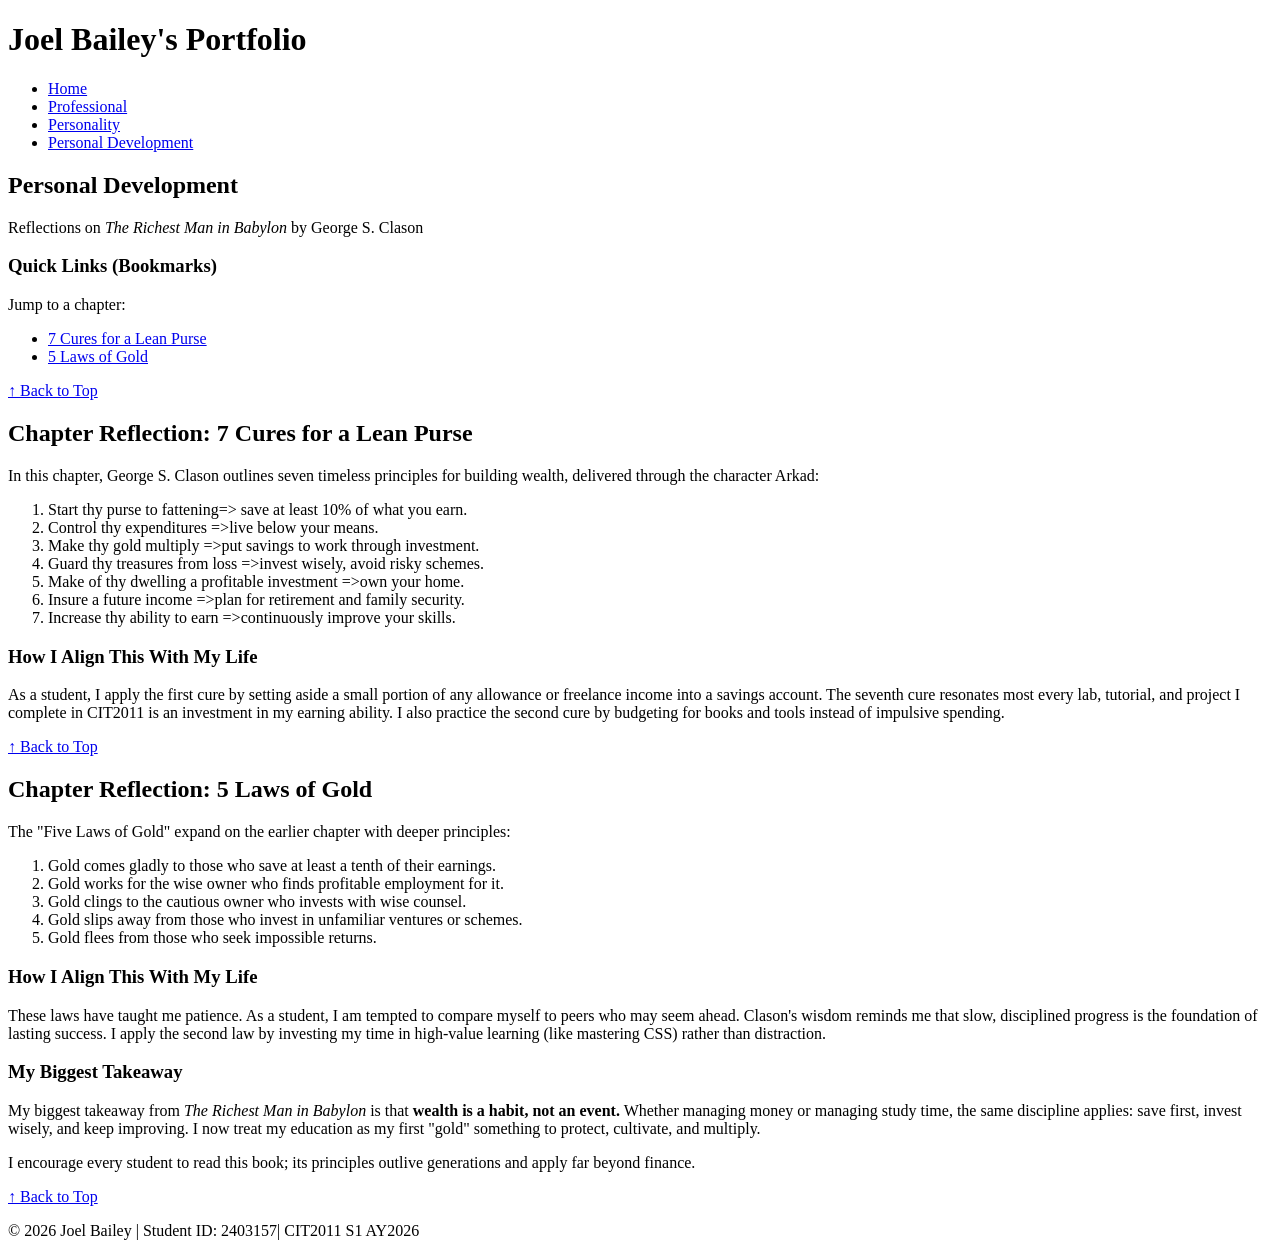
==== index.html @ 830d1983 "Add files via upload" ====
<!DOCTYPE html>
<html lang="en">
<head>
    <meta charset="UTF-8">
    <meta name="viewport" content="width=device-width, initial-scale=1.0">
    <title>Personal Development | Joel Bailey Portfolio</title>
    <link rel="stylesheet" href="/WebSite/style.css">
</head>
<body>

    <header class="main-header">
        <div class="container brand">
            <h1>Joel Bailey's Portfolio</h1>
            <nav id="main-nav">
                <ul>
                    <li><a href="index.html">Home</a></li>
                    <li><a href="professional.html">Professional</a></li>
                    <li><a href="personality.html">Personality</a></li>
                    <li><a href="development.html" class="active">Personal Development</a></li>
                </ul>
            </nav>
        </div>
    </header>

    <main class="container">

        <section class="hero">
            <h2>Personal Development</h2>
            <p>Reflections on <em>The Richest Man in Babylon</em> by George S. Clason</p>
        </section>

        <!-- Bookmark navigation -->
        <section class="card">
            <h3>Quick Links (Bookmarks)</h3>
            <p>Jump to a chapter:</p>
            <ul>
                <li><a href="#seven-cures">7 Cures for a Lean Purse</a></li>
                <li><a href="#five-laws">5 Laws of Gold</a></li>
            </ul>
            <a href="#top" class="bookmark-top">↑ Back to Top</a>
        </section>

        <!-- Chapter 1 -->
        <section class="card" id="seven-cures">
            <h2>Chapter Reflection: 7 Cures for a Lean Purse</h2>

            <p>In this chapter, George S. Clason outlines seven timeless principles 
            for building wealth, delivered through the character Arkad:</p>

            <ol>
                <li>Start thy purse to fattening=> save at least 10% of what you earn.</li>
                <li>Control thy expenditures =>live below your means.</li>
                <li>Make thy gold multiply =>put savings to work through investment.</li>
                <li>Guard thy treasures from loss =>invest wisely, avoid risky schemes.</li>
                <li>Make of thy dwelling a profitable investment =>own your home.</li>
                <li>Insure a future income =>plan for retirement and family security.</li>
                <li>Increase thy ability to earn =>continuously improve your skills.</li>
            </ol>

            <h3>How I Align This With My Life</h3>
            <p>As a student, I apply the first cure by setting aside a small portion of any 
            allowance or freelance income into a savings account. The seventh cure resonates 
            most every lab, tutorial, and project I complete in CIT2011 is an investment 
            in my earning ability. I also practice the second cure by budgeting for books 
            and tools instead of impulsive spending.</p>

            <a href="#top" class="bookmark-top">↑ Back to Top</a>
        </section>

        <!-- Chapter 2 -->
        <section class="card" id="five-laws">
            <h2>Chapter Reflection: 5 Laws of Gold</h2>

            <p>The "Five Laws of Gold" expand on the earlier chapter with deeper principles:</p>

            <ol>
                <li>Gold comes gladly to those who save at least a tenth of their earnings.</li>
                <li>Gold works for the wise owner who finds profitable employment for it.</li>
                <li>Gold clings to the cautious owner who invests with wise counsel.</li>
                <li>Gold slips away from those who invest in unfamiliar ventures or schemes.</li>
                <li>Gold flees from those who seek impossible returns.</li>
            </ol>

            <h3>How I Align This With My Life</h3>
            <p>These laws have taught me patience. As a student, I am tempted to compare 
            myself to peers who may seem ahead. Clason's wisdom reminds me that slow, 
            disciplined progress is the foundation of lasting success. I apply the second 
            law by investing my time in high-value learning (like mastering CSS) rather 
            than distraction.</p>

            <h3>My Biggest Takeaway</h3>
            <p>My biggest takeaway from <em>The Richest Man in Babylon</em> is that 
            <strong>wealth is a habit, not an event.</strong> Whether managing money or 
            managing study time, the same discipline applies: save first, invest wisely, 
            and keep improving. I now treat my education as my first "gold" something 
            to protect, cultivate, and multiply.</p>

            <p>I encourage every student to read this book; its principles outlive 
            generations and apply far beyond finance.</p>

            <a href="#top" class="bookmark-top">↑ Back to Top</a>
        </section>

    </main>

    <footer class="main-footer">
        <p>&copy; 2026 Joel Bailey | Student ID: 2403157| CIT2011 S1 AY2026</p>
    </footer>

</body>
</html>
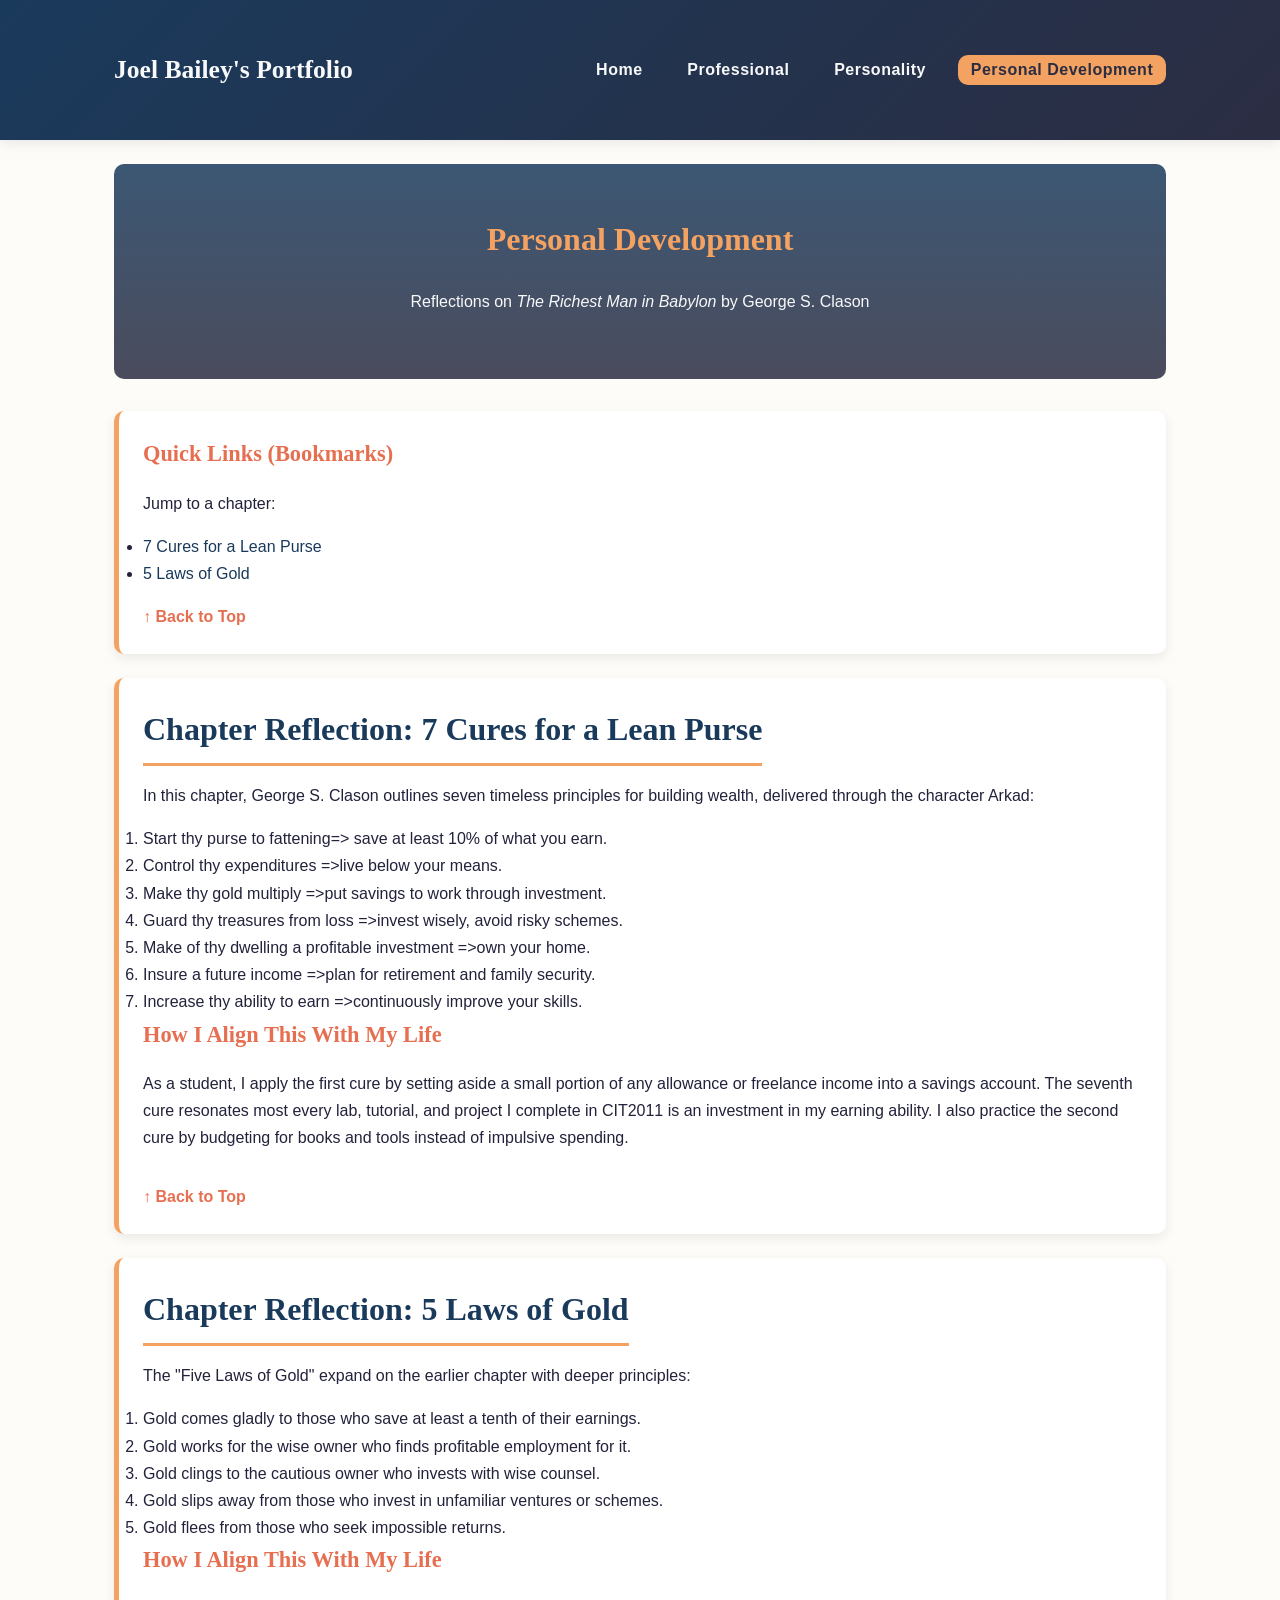
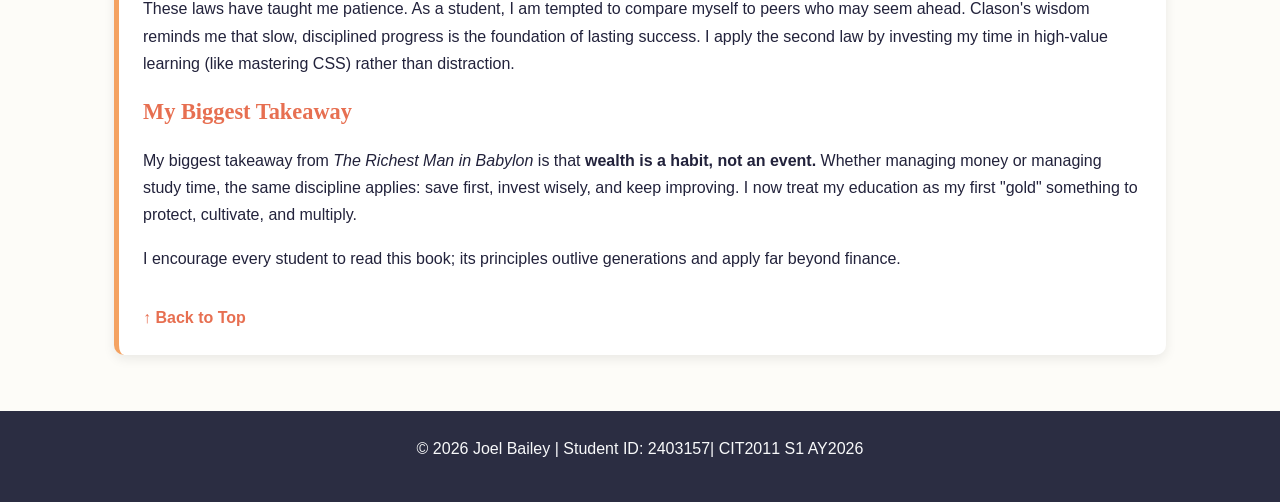
==== commit 63c7fe8a: "Update index.html" ====
--- a/index.html
+++ b/index.html
@@ -4,7 +4,7 @@
     <meta charset="UTF-8">
     <meta name="viewport" content="width=device-width, initial-scale=1.0">
     <title>Personal Development | Joel Bailey Portfolio</title>
-    <link rel="stylesheet" href="/WebSite/style.css">
+    <link rel="stylesheet" href="../style.css">
 </head>
 <body>
 
@@ -108,4 +108,4 @@
     </footer>
 
 </body>
-</html>+</html>
--- a/style.css
+++ b/style.css
@@ -0,0 +1,292 @@
+/* ============================================
+   ROOT VARIABLES - Consistent Colour Scheme
+   ============================================ */
+:root {
+    --primary-color: #1a3a5c;      /* Deep Navy Blue */
+    --secondary-color: #f4a261;    /* Warm Sand */
+    --accent-color: #e76f51;       /* Coral */
+    --bg-light: #fdfcf8;           /* Off White */
+    --bg-dark: #2b2d42;            /* Charcoal */
+    --text-dark: #22223b;
+    --text-light: #f8f9fa;
+    --font-heading: 'Georgia', 'Times New Roman', serif;
+    --font-body: 'Segoe UI', 'Helvetica Neue', Arial, sans-serif;
+    --font-weight-root: 400;
+    --shadow: 0 4px 12px rgba(0, 0, 0, 0.08);
+    --radius: 10px;
+    --transition: all 0.3s ease;
+}
+
+/* ============================================
+   UNIVERSAL / RESET SELECTOR
+   ============================================ */
+* {
+    margin: 0;
+    padding: 0;
+    box-sizing: border-box;
+}
+
+/* ============================================
+   ELEMENT SELECTORS
+   ============================================ */
+body {
+    font-family: var(--font-body);
+    font-weight: var(--font-weight-root);
+    background-color: var(--bg-light);
+    color: var(--text-dark);
+    line-height: 1.7;
+    font-size: 16px;
+}
+
+h1, h2, h3, h4 {
+    font-family: var(--font-heading);
+    color: var(--primary-color);
+    margin-bottom: 1rem;
+}
+
+h1 { font-size: 2.5rem; }
+h2 { font-size: 2rem; border-bottom: 3px solid var(--secondary-color); 
+     padding-bottom: 0.4rem; display: inline-block; }
+h3 { font-size: 1.4rem; color: var(--accent-color); }
+
+p { margin-bottom: 1rem; }
+
+a {
+    color: var(--primary-color);
+    text-decoration: none;
+    transition: var(--transition);
+}
+
+a:hover {
+    color: var(--accent-color);
+    text-decoration: underline;
+}
+
+img {
+    max-width: 100%;
+    height: auto;
+    display: block;
+}
+
+/* ============================================
+   CLASS SELECTORS
+   ============================================ */
+.container {
+    max-width: 1100px;
+    margin: 0 auto;
+    padding: 1.5rem;
+}
+
+.main-header {
+    background: linear-gradient(135deg, var(--primary-color), var(--bg-dark));
+    color: var(--text-light);
+    padding: 1.5rem 0;
+    box-shadow: var(--shadow);
+    position: sticky;
+    top: 0;
+    z-index: 100;
+}
+
+.brand {
+    display: flex;
+    justify-content: space-between;
+    align-items: center;
+    flex-wrap: wrap;
+    gap: 1rem;
+}
+
+.brand h1 {
+    color: var(--text-light);
+    font-size: 1.6rem;
+    margin: 0;
+}
+
+/* ============================================
+   ID SELECTOR
+   ============================================ */
+#main-nav ul {
+    list-style: none;
+    display: flex;
+    gap: 1.2rem;
+    flex-wrap: wrap;
+}
+
+#main-nav a {
+    color: var(--text-light);
+    font-weight: 600;
+    padding: 0.4rem 0.8rem;
+    border-radius: var(--radius);
+}
+
+#main-nav a:hover,
+#main-nav a.active {
+    background-color: var(--secondary-color);
+    color: var(--bg-dark);
+    text-decoration: none;
+}
+
+/* ============================================
+   ATTRIBUTE SELECTOR
+   ============================================ */
+a[target="_blank"]::after {
+    content: " ↗";
+    font-size: 0.85em;
+}
+
+input[type="email"] {
+    padding: 0.6rem;
+    border: 2px solid var(--primary-color);
+    border-radius: var(--radius);
+    width: 100%;
+}
+
+/* ============================================
+   PSEUDO-CLASS SELECTOR
+   ============================================ */
+.hero {
+    background: linear-gradient(rgba(26, 58, 92, 0.85), rgba(43, 45, 66, 0.85));
+    color: var(--text-light);
+    text-align: center;
+    padding: 3rem 1.5rem;
+    border-radius: var(--radius);
+    margin-bottom: 2rem;
+}
+
+.hero h2 {
+    color: var(--secondary-color);
+    border: none;
+}
+
+.hero p { color: var(--text-light); }
+
+.student-id {
+    display: block;
+    margin: 1.5rem auto;
+    width: 180px;
+    border-radius: 50%;
+    border: 5px solid var(--secondary-color);
+    transition: var(--transition);
+    cursor: pointer;
+}
+
+.student-id:hover {
+    transform: scale(1.05);
+    border-color: var(--accent-color);
+}
+
+.card {
+    background: #fff;
+    padding: 1.5rem;
+    border-radius: var(--radius);
+    box-shadow: var(--shadow);
+    margin-bottom: 1.5rem;
+    border-left: 5px solid var(--secondary-color);
+}
+
+.card:first-child { margin-top: 0; }
+.card:last-child { margin-bottom: 0; }
+
+.grid-2 {
+    display: grid;
+    grid-template-columns: 1fr 1fr;
+    gap: 1.5rem;
+}
+
+.resume-section {
+    margin-bottom: 2rem;
+}
+
+.resume-section ul {
+    list-style: square;
+    padding-left: 1.5rem;
+}
+
+.resume-section li { margin-bottom: 0.5rem; }
+
+.quote-block {
+    background: var(--primary-color);
+    color: var(--text-light);
+    padding: 2rem;
+    border-radius: var(--radius);
+    font-style: italic;
+    font-size: 1.15rem;
+    border-left: 8px solid var(--secondary-color);
+}
+
+.quote-block footer {
+    margin-top: 1rem;
+    font-style: normal;
+    font-weight: bold;
+    color: var(--secondary-color);
+}
+
+.tag {
+    display: inline-block;
+    background: var(--secondary-color);
+    color: var(--bg-dark);
+    padding: 0.25rem 0.75rem;
+    border-radius: 20px;
+    font-size: 0.85rem;
+    font-weight: 600;
+    margin: 0.2rem;
+}
+
+.trait-card {
+    background: var(--bg-light);
+    border: 2px dashed var(--secondary-color);
+    padding: 1.25rem;
+    border-radius: var(--radius);
+}
+
+.trait-card h3 { margin-top: 0; }
+
+.bookmark-top {
+    display: inline-block;
+    margin-top: 1rem;
+    font-weight: bold;
+    color: var(--accent-color);
+}
+
+/* ============================================
+   DESCENDANT SELECTOR
+   ============================================ */
+.main-header nav ul li a {
+    letter-spacing: 0.5px;
+}
+
+/* ============================================
+   FOOTER
+   ============================================ */
+.main-footer {
+    background: var(--bg-dark);
+    color: var(--text-light);
+    text-align: center;
+    padding: 1.5rem;
+    margin-top: 2rem;
+}
+
+.main-footer a { color: var(--secondary-color); }
+
+/* ============================================
+   RESPONSIVE - MOBILE (min 600px layout)
+   ============================================ */
+@media (max-width: 768px) {
+    h1 { font-size: 1.9rem; }
+    h2 { font-size: 1.5rem; }
+
+    .brand {
+        flex-direction: column;
+        text-align: center;
+    }
+
+    #main-nav ul {
+        justify-content: center;
+        gap: 0.6rem;
+    }
+
+    .grid-2 { grid-template-columns: 1fr; }
+
+    .hero { padding: 2rem 1rem; }
+
+    .student-id { width: 140px; }
+}
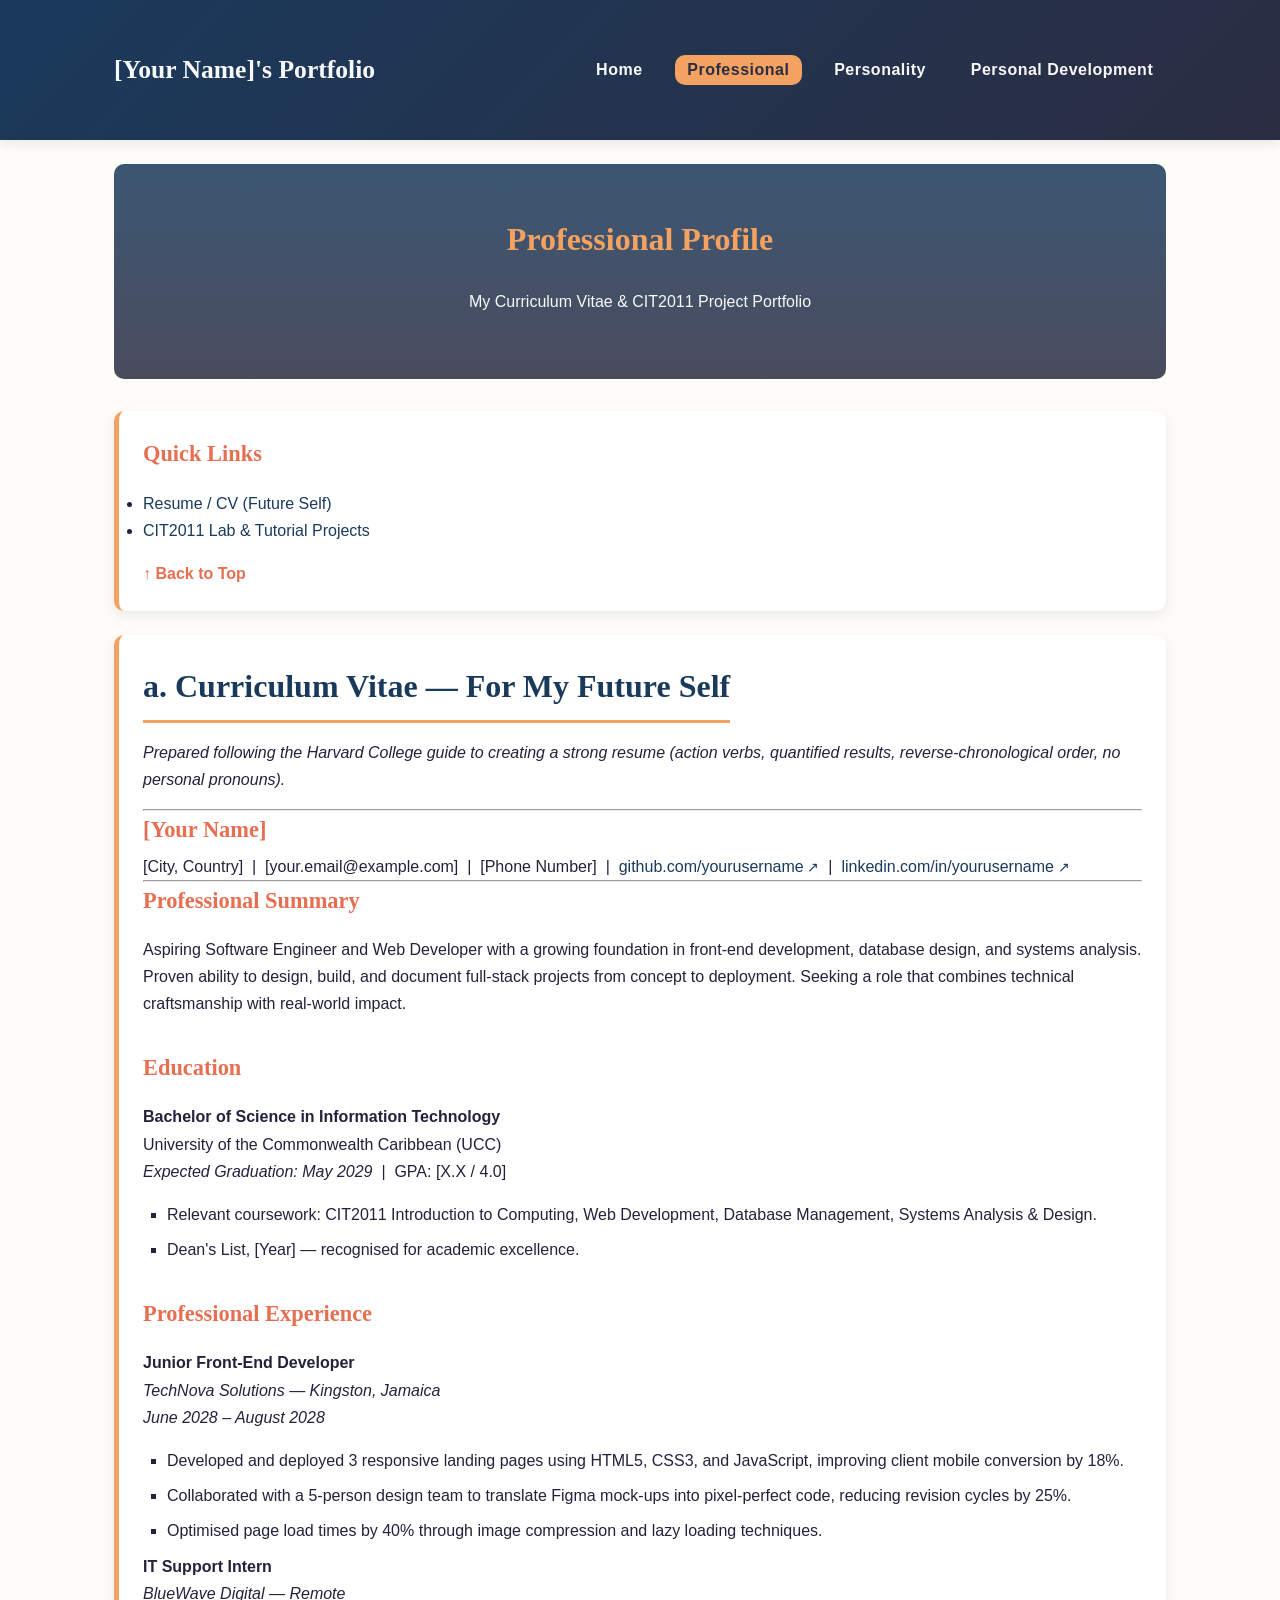
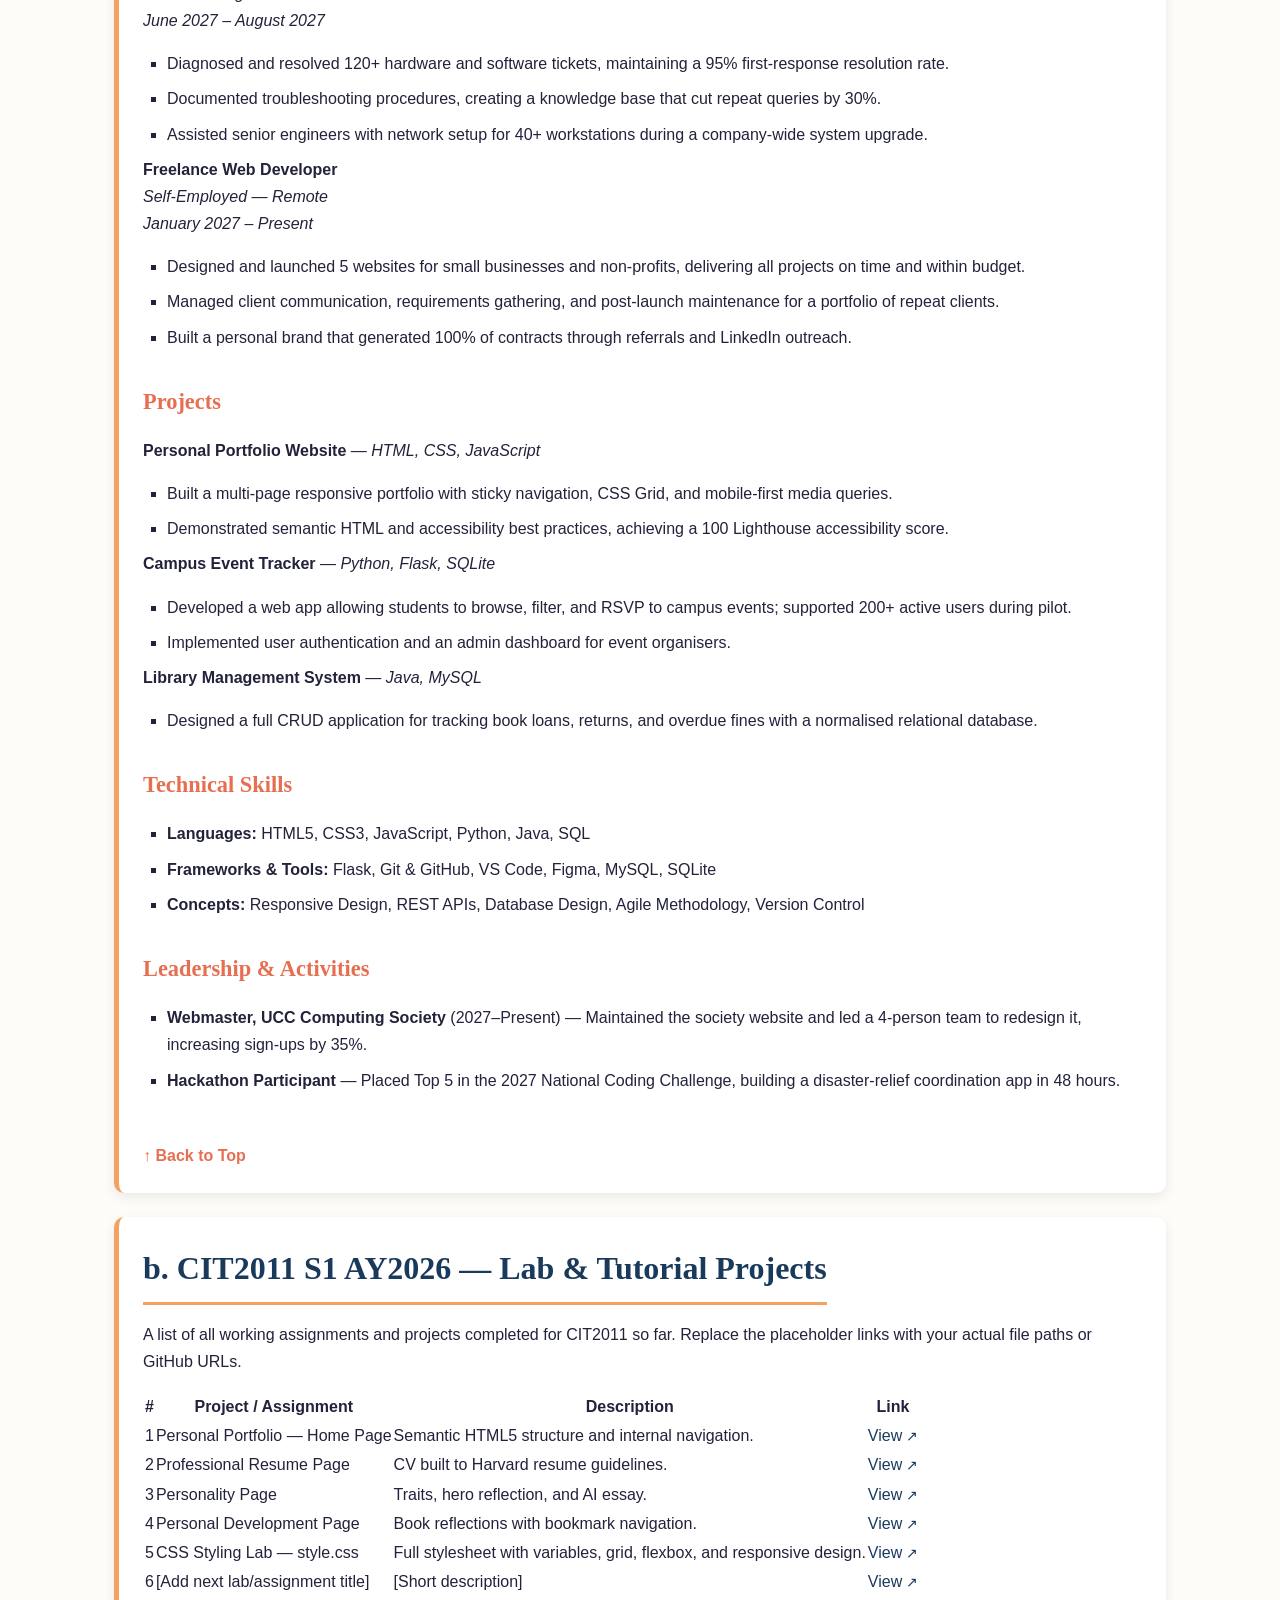
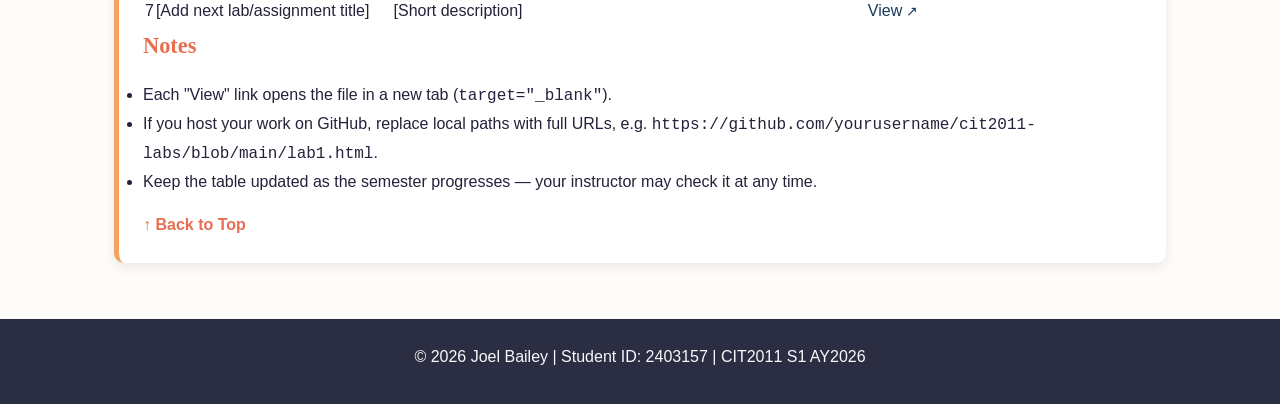
==== commit 81445d4e: "Create index.html" ====
--- a/index.html
+++ b/index.html
@@ -3,20 +3,20 @@
 <head>
     <meta charset="UTF-8">
     <meta name="viewport" content="width=device-width, initial-scale=1.0">
-    <title>Personal Development | Joel Bailey Portfolio</title>
-    <link rel="stylesheet" href="../style.css">
+    <title>Professional | Joel Bailey's Portfolio</title>
+    <link rel="stylesheet" href="style.css">
 </head>
 <body>
 
     <header class="main-header">
         <div class="container brand">
-            <h1>Joel Bailey's Portfolio</h1>
+            <h1>[Your Name]'s Portfolio</h1>
             <nav id="main-nav">
                 <ul>
                     <li><a href="index.html">Home</a></li>
-                    <li><a href="professional.html">Professional</a></li>
+                    <li><a href="professional.html" class="active">Professional</a></li>
                     <li><a href="personality.html">Personality</a></li>
-                    <li><a href="development.html" class="active">Personal Development</a></li>
+                    <li><a href="development.html">Personal Development</a></li>
                 </ul>
             </nav>
         </div>
@@ -24,79 +24,239 @@
 
     <main class="container">
 
-        <section class="hero">
-            <h2>Personal Development</h2>
-            <p>Reflections on <em>The Richest Man in Babylon</em> by George S. Clason</p>
+        <!-- Page Hero -->
+        <section class="hero" id="top">
+            <h2>Professional Profile</h2>
+            <p>My Curriculum Vitae &amp; CIT2011 Project Portfolio</p>
         </section>
 
         <!-- Bookmark navigation -->
         <section class="card">
-            <h3>Quick Links (Bookmarks)</h3>
-            <p>Jump to a chapter:</p>
+            <h3>Quick Links</h3>
             <ul>
-                <li><a href="#seven-cures">7 Cures for a Lean Purse</a></li>
-                <li><a href="#five-laws">5 Laws of Gold</a></li>
+                <li><a href="#resume">Resume / CV (Future Self)</a></li>
+                <li><a href="#projects">CIT2011 Lab &amp; Tutorial Projects</a></li>
             </ul>
             <a href="#top" class="bookmark-top">↑ Back to Top</a>
         </section>
 
-        <!-- Chapter 1 -->
-        <section class="card" id="seven-cures">
-            <h2>Chapter Reflection: 7 Cures for a Lean Purse</h2>
-
-            <p>In this chapter, George S. Clason outlines seven timeless principles 
-            for building wealth, delivered through the character Arkad:</p>
-
-            <ol>
-                <li>Start thy purse to fattening=> save at least 10% of what you earn.</li>
-                <li>Control thy expenditures =>live below your means.</li>
-                <li>Make thy gold multiply =>put savings to work through investment.</li>
-                <li>Guard thy treasures from loss =>invest wisely, avoid risky schemes.</li>
-                <li>Make of thy dwelling a profitable investment =>own your home.</li>
-                <li>Insure a future income =>plan for retirement and family security.</li>
-                <li>Increase thy ability to earn =>continuously improve your skills.</li>
-            </ol>
-
-            <h3>How I Align This With My Life</h3>
-            <p>As a student, I apply the first cure by setting aside a small portion of any 
-            allowance or freelance income into a savings account. The seventh cure resonates 
-            most every lab, tutorial, and project I complete in CIT2011 is an investment 
-            in my earning ability. I also practice the second cure by budgeting for books 
-            and tools instead of impulsive spending.</p>
+        <!-- ============================================
+             PART A — RESUME / CV
+             ============================================ -->
+        <section class="card" id="resume">
+            <h2>a. Curriculum Vitae — For My Future Self</h2>
+            <p><em>Prepared following the Harvard College guide to creating a strong resume 
+            (action verbs, quantified results, reverse-chronological order, no personal 
+            pronouns).</em></p>
+
+            <hr>
+
+            <!-- Resume Header -->
+            <div class="resume-header">
+                <h3 style="margin-bottom: 0.2rem;">[Your Name]</h3>
+                <p style="margin: 0;">
+                    [City, Country] &nbsp;|&nbsp; [your.email@example.com] &nbsp;|&nbsp; 
+                    [Phone Number] &nbsp;|&nbsp; 
+                    <a href="https://github.com/yourusername" target="_blank">github.com/yourusername</a> &nbsp;|&nbsp; 
+                    <a href="https://linkedin.com/in/yourusername" target="_blank">linkedin.com/in/yourusername</a>
+                </p>
+            </div>
+
+            <hr>
+
+            <!-- Objective -->
+            <div class="resume-section">
+                <h3>Professional Summary</h3>
+                <p>Aspiring Software Engineer and Web Developer with a growing foundation in 
+                front-end development, database design, and systems analysis. Proven ability 
+                to design, build, and document full-stack projects from concept to 
+                deployment. Seeking a role that combines technical craftsmanship with 
+                real-world impact.</p>
+            </div>
+
+            <!-- Education -->
+            <div class="resume-section">
+                <h3>Education</h3>
+                <p><strong>Bachelor of Science in Information Technology</strong><br>
+                University of the Commonwealth Caribbean (UCC)<br>
+                <em>Expected Graduation: May 2029</em> &nbsp;|&nbsp; GPA: [X.X / 4.0]</p>
+                <ul>
+                    <li>Relevant coursework: CIT2011 Introduction to Computing, Web 
+                    Development, Database Management, Systems Analysis &amp; Design.</li>
+                    <li>Dean's List, [Year] — recognised for academic excellence.</li>
+                </ul>
+            </div>
+
+            <!-- Experience -->
+            <div class="resume-section">
+                <h3>Professional Experience</h3>
+
+                <p><strong>Junior Front-End Developer</strong><br>
+                <em>TechNova Solutions — Kingston, Jamaica</em><br>
+                <em>June 2028 – August 2028</em></p>
+                <ul>
+                    <li>Developed and deployed 3 responsive landing pages using HTML5, CSS3, 
+                    and JavaScript, improving client mobile conversion by 18%.</li>
+                    <li>Collaborated with a 5-person design team to translate Figma 
+                    mock-ups into pixel-perfect code, reducing revision cycles by 25%.</li>
+                    <li>Optimised page load times by 40% through image compression and 
+                    lazy loading techniques.</li>
+                </ul>
+
+                <p><strong>IT Support Intern</strong><br>
+                <em>BlueWave Digital — Remote</em><br>
+                <em>June 2027 – August 2027</em></p>
+                <ul>
+                    <li>Diagnosed and resolved 120+ hardware and software tickets, 
+                    maintaining a 95% first-response resolution rate.</li>
+                    <li>Documented troubleshooting procedures, creating a knowledge base 
+                    that cut repeat queries by 30%.</li>
+                    <li>Assisted senior engineers with network setup for 40+ workstations 
+                    during a company-wide system upgrade.</li>
+                </ul>
+
+                <p><strong>Freelance Web Developer</strong><br>
+                <em>Self-Employed — Remote</em><br>
+                <em>January 2027 – Present</em></p>
+                <ul>
+                    <li>Designed and launched 5 websites for small businesses and 
+                    non-profits, delivering all projects on time and within budget.</li>
+                    <li>Managed client communication, requirements gathering, and 
+                    post-launch maintenance for a portfolio of repeat clients.</li>
+                    <li>Built a personal brand that generated 100% of contracts through 
+                    referrals and LinkedIn outreach.</li>
+                </ul>
+            </div>
+
+            <!-- Projects -->
+            <div class="resume-section">
+                <h3>Projects</h3>
+
+                <p><strong>Personal Portfolio Website</strong> — <em>HTML, CSS, JavaScript</em></p>
+                <ul>
+                    <li>Built a multi-page responsive portfolio with sticky navigation, 
+                    CSS Grid, and mobile-first media queries.</li>
+                    <li>Demonstrated semantic HTML and accessibility best practices, 
+                    achieving a 100 Lighthouse accessibility score.</li>
+                </ul>
+
+                <p><strong>Campus Event Tracker</strong> — <em>Python, Flask, SQLite</em></p>
+                <ul>
+                    <li>Developed a web app allowing students to browse, filter, and 
+                    RSVP to campus events; supported 200+ active users during pilot.</li>
+                    <li>Implemented user authentication and an admin dashboard for 
+                    event organisers.</li>
+                </ul>
+
+                <p><strong>Library Management System</strong> — <em>Java, MySQL</em></p>
+                <ul>
+                    <li>Designed a full CRUD application for tracking book loans, 
+                    returns, and overdue fines with a normalised relational database.</li>
+                </ul>
+            </div>
+
+            <!-- Skills -->
+            <div class="resume-section">
+                <h3>Technical Skills</h3>
+                <ul>
+                    <li><strong>Languages:</strong> HTML5, CSS3, JavaScript, Python, Java, SQL</li>
+                    <li><strong>Frameworks &amp; Tools:</strong> Flask, Git &amp; GitHub, 
+                    VS Code, Figma, MySQL, SQLite</li>
+                    <li><strong>Concepts:</strong> Responsive Design, REST APIs, 
+                    Database Design, Agile Methodology, Version Control</li>
+                </ul>
+            </div>
+
+            <!-- Activities -->
+            <div class="resume-section">
+                <h3>Leadership &amp; Activities</h3>
+                <ul>
+                    <li><strong>Webmaster, UCC Computing Society</strong> (2027–Present) — 
+                    Maintained the society website and led a 4-person team to redesign it, 
+                    increasing sign-ups by 35%.</li>
+                    <li><strong>Hackathon Participant</strong> — Placed Top 5 in the 
+                    2027 National Coding Challenge, building a disaster-relief 
+                    coordination app in 48 hours.</li>
+                </ul>
+            </div>
 
             <a href="#top" class="bookmark-top">↑ Back to Top</a>
         </section>
 
-        <!-- Chapter 2 -->
-        <section class="card" id="five-laws">
-            <h2>Chapter Reflection: 5 Laws of Gold</h2>
-
-            <p>The "Five Laws of Gold" expand on the earlier chapter with deeper principles:</p>
-
-            <ol>
-                <li>Gold comes gladly to those who save at least a tenth of their earnings.</li>
-                <li>Gold works for the wise owner who finds profitable employment for it.</li>
-                <li>Gold clings to the cautious owner who invests with wise counsel.</li>
-                <li>Gold slips away from those who invest in unfamiliar ventures or schemes.</li>
-                <li>Gold flees from those who seek impossible returns.</li>
-            </ol>
-
-            <h3>How I Align This With My Life</h3>
-            <p>These laws have taught me patience. As a student, I am tempted to compare 
-            myself to peers who may seem ahead. Clason's wisdom reminds me that slow, 
-            disciplined progress is the foundation of lasting success. I apply the second 
-            law by investing my time in high-value learning (like mastering CSS) rather 
-            than distraction.</p>
-
-            <h3>My Biggest Takeaway</h3>
-            <p>My biggest takeaway from <em>The Richest Man in Babylon</em> is that 
-            <strong>wealth is a habit, not an event.</strong> Whether managing money or 
-            managing study time, the same discipline applies: save first, invest wisely, 
-            and keep improving. I now treat my education as my first "gold" something 
-            to protect, cultivate, and multiply.</p>
-
-            <p>I encourage every student to read this book; its principles outlive 
-            generations and apply far beyond finance.</p>
+        <!-- ============================================
+             PART B — CIT2011 PROJECTS
+             ============================================ -->
+        <section class="card" id="projects">
+            <h2>b. CIT2011 S1 AY2026 — Lab &amp; Tutorial Projects</h2>
+            <p>A list of all working assignments and projects completed for 
+            CIT2011 so far. Replace the placeholder links with your actual 
+            file paths or GitHub URLs.</p>
+
+            <table class="project-table">
+                <thead>
+                    <tr>
+                        <th>#</th>
+                        <th>Project / Assignment</th>
+                        <th>Description</th>
+                        <th>Link</th>
+                    </tr>
+                </thead>
+                <tbody>
+                    <tr>
+                        <td>1</td>
+                        <td>Personal Portfolio — Home Page</td>
+                        <td>Semantic HTML5 structure and internal navigation.</td>
+                        <td><a href="index.html" target="_blank">View</a></td>
+                    </tr>
+                    <tr>
+                        <td>2</td>
+                        <td>Professional Resume Page</td>
+                        <td>CV built to Harvard resume guidelines.</td>
+                        <td><a href="professional.html" target="_blank">View</a></td>
+                    </tr>
+                    <tr>
+                        <td>3</td>
+                        <td>Personality Page</td>
+                        <td>Traits, hero reflection, and AI essay.</td>
+                        <td><a href="personality.html" target="_blank">View</a></td>
+                    </tr>
+                    <tr>
+                        <td>4</td>
+                        <td>Personal Development Page</td>
+                        <td>Book reflections with bookmark navigation.</td>
+                        <td><a href="development.html" target="_blank">View</a></td>
+                    </tr>
+                    <tr>
+                        <td>5</td>
+                        <td>CSS Styling Lab — style.css</td>
+                        <td>Full stylesheet with variables, grid, flexbox, and 
+                        responsive design.</td>
+                        <td><a href="../style.css" target="_blank">View</a></td>
+                    </tr>
+                    <!-- ADD YOUR REMAINING PROJECTS BELOW -->
+                    <tr>
+                        <td>6</td>
+                        <td>[Add next lab/assignment title]</td>
+                        <td>[Short description]</td>
+                        <td><a href="[URL]" target="_blank">View</a></td>
+                    </tr>
+                    <tr>
+                        <td>7</td>
+                        <td>[Add next lab/assignment title]</td>
+                        <td>[Short description]</td>
+                        <td><a href="[URL]" target="_blank">View</a></td>
+                    </tr>
+                </tbody>
+            </table>
+
+            <h3>Notes</h3>
+            <ul>
+                <li>Each "View" link opens the file in a new tab (<code>target="_blank"</code>).</li>
+                <li>If you host your work on GitHub, replace local paths with full URLs, 
+                e.g. <code>https://github.com/yourusername/cit2011-labs/blob/main/lab1.html</code>.</li>
+                <li>Keep the table updated as the semester progresses — your instructor 
+                may check it at any time.</li>
+            </ul>
 
             <a href="#top" class="bookmark-top">↑ Back to Top</a>
         </section>
@@ -104,7 +264,7 @@
     </main>
 
     <footer class="main-footer">
-        <p>&copy; 2026 Joel Bailey | Student ID: 2403157| CIT2011 S1 AY2026</p>
+        <p>&copy; 2026 Joel Bailey | Student ID: 2403157 | CIT2011 S1 AY2026</p>
     </footer>
 
 </body>
